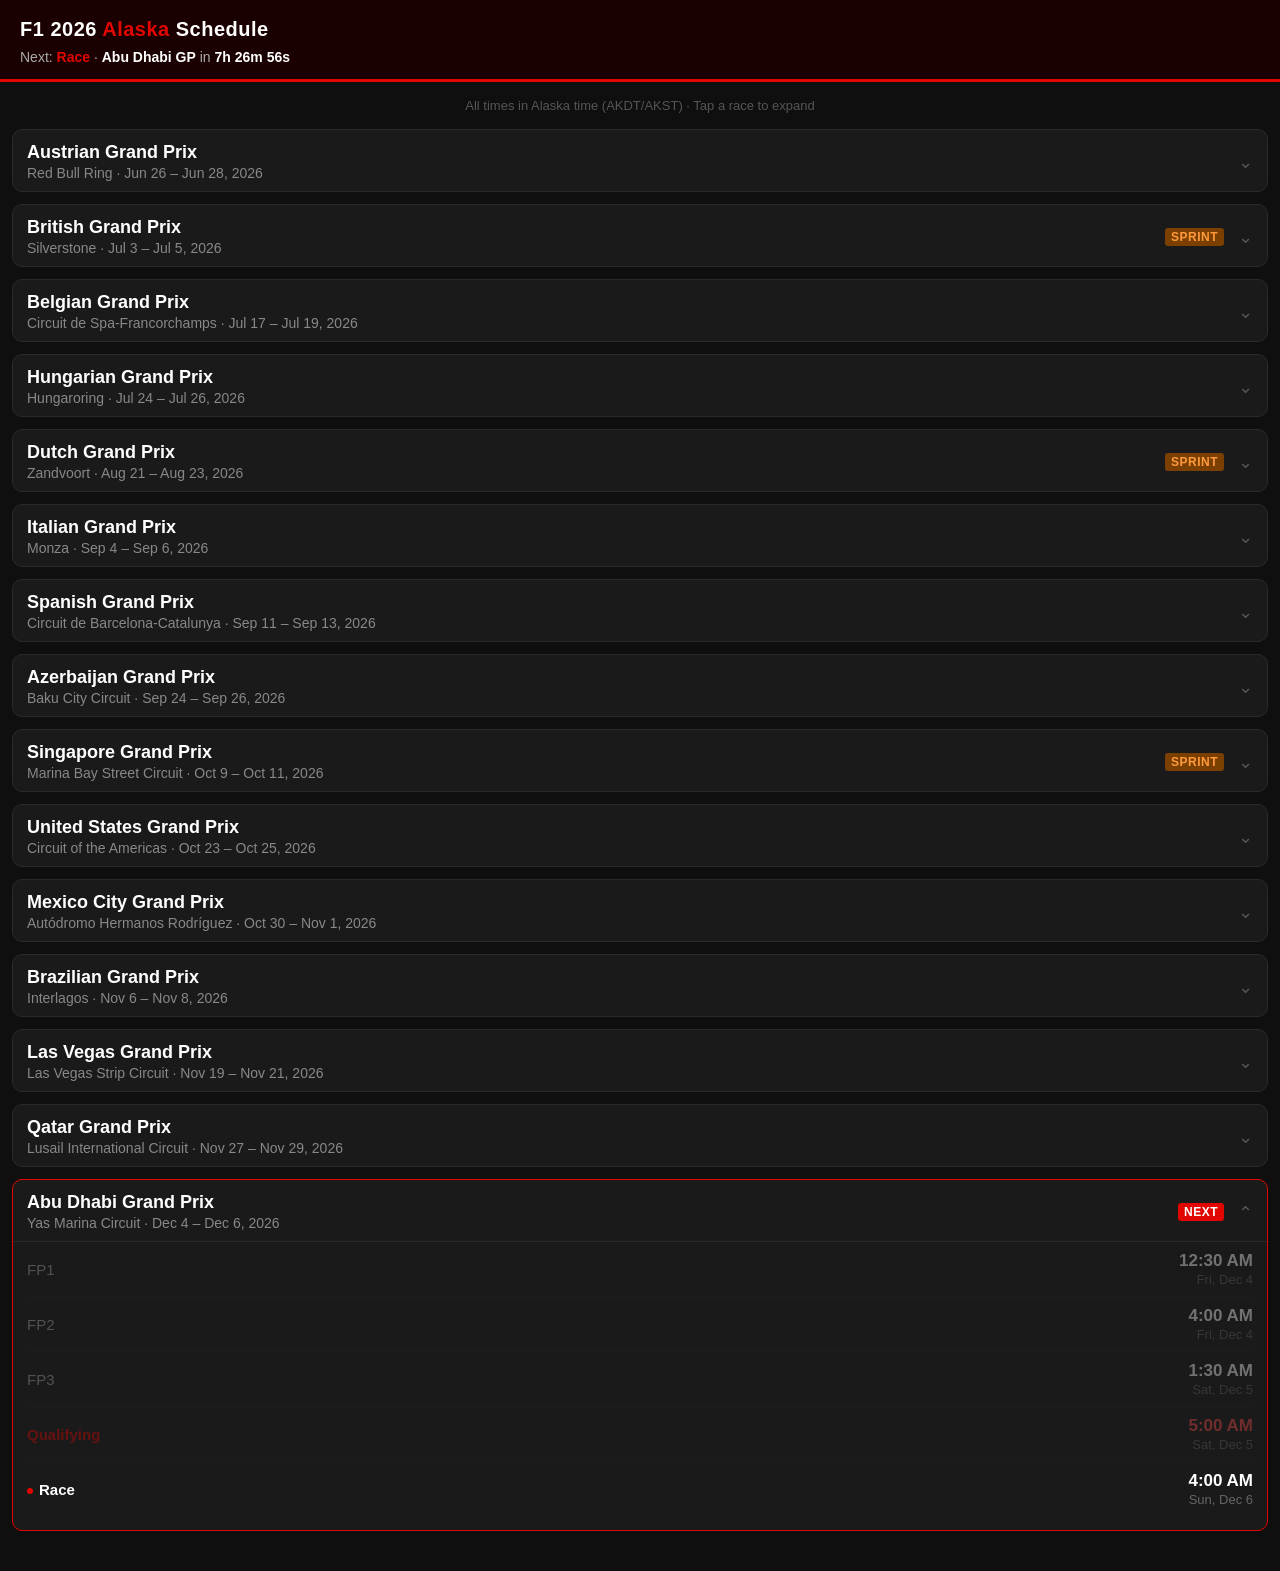
==== f1/index.html @ 9a07ca7c "initial upload" ====
<!DOCTYPE html>
<html lang="en">
<head>
  <meta charset="UTF-8">
  <meta name="viewport" content="width=device-width, initial-scale=1.0">
  <title>F1 2026 — Alaska Schedule</title>
  <style>
    * { box-sizing: border-box; margin: 0; padding: 0; }

    body {
      background: #0f0f0f;
      color: #e0e0e0;
      font-family: -apple-system, BlinkMacSystemFont, 'Segoe UI', sans-serif;
      font-size: 17px;
      padding-bottom: 40px;
    }

    header {
      background: #1a0000;
      border-bottom: 3px solid #e10600;
      padding: 18px 20px 14px;
      position: sticky;
      top: 0;
      z-index: 100;
    }

    header h1 {
      font-size: 20px;
      font-weight: 700;
      letter-spacing: 0.5px;
      color: #fff;
    }

    header h1 span { color: #e10600; }

    #countdown-bar {
      margin-top: 8px;
      font-size: 14px;
      color: #aaa;
    }

    #countdown-bar strong { color: #fff; }
    #countdown-bar .session-name { color: #e10600; font-weight: 600; }

    .races { padding: 12px 12px 0; display: flex; flex-direction: column; gap: 12px; }

    .race-card {
      background: #1a1a1a;
      border-radius: 10px;
      overflow: hidden;
      border: 1px solid #2a2a2a;
    }

    .race-card.next-race { border-color: #e10600; }

    .race-header {
      display: flex;
      align-items: center;
      justify-content: space-between;
      padding: 12px 14px 10px;
      cursor: pointer;
      user-select: none;
    }

    .race-header:active { background: #222; }

    .race-title {
      display: flex;
      flex-direction: column;
      gap: 2px;
    }

    .race-name {
      font-weight: 700;
      font-size: 18px;
      color: #fff;
    }

    .race-meta {
      font-size: 14px;
      color: #888;
    }

    .race-badges { display: flex; gap: 6px; align-items: center; }

    .badge {
      font-size: 12px;
      font-weight: 700;
      padding: 2px 6px;
      border-radius: 3px;
      letter-spacing: 0.5px;
      text-transform: uppercase;
    }

    .badge-sprint { background: #7b3f00; color: #ff9a3c; }
    .badge-next { background: #e10600; color: #fff; }

    .chevron {
      color: #555;
      font-size: 18px;
      transition: transform 0.2s;
      flex-shrink: 0;
      margin-left: 8px;
    }

    .race-card.open .chevron { transform: rotate(180deg); }

    .sessions {
      display: none;
      padding: 0 14px 14px;
      border-top: 1px solid #2a2a2a;
    }

    .race-card.open .sessions { display: block; }

    .session {
      display: flex;
      justify-content: space-between;
      align-items: center;
      padding: 9px 0;
      border-bottom: 1px solid #222;
    }

    .session:last-child { border-bottom: none; }

    .session-label {
      font-size: 15px;
      color: #aaa;
      flex: 1;
    }

    .session.qualifying .session-label,
    .session.sprint-qualifying .session-label {
      color: #e10600;
      font-weight: 700;
    }

    .session.race .session-label {
      color: #fff;
      font-weight: 700;
    }

    .session.sprint .session-label {
      color: #ff9a3c;
      font-weight: 600;
    }

    .session-time {
      text-align: right;
      flex-shrink: 0;
    }

    .time-main {
      font-size: 17px;
      font-weight: 600;
      color: #fff;
    }

    .session.qualifying .time-main,
    .session.sprint-qualifying .time-main { color: #ff4d4d; }

    .time-day {
      font-size: 13px;
      color: #666;
      margin-top: 1px;
    }

    .past { opacity: 0.38; }

    .next-session-indicator {
      display: inline-block;
      width: 6px;
      height: 6px;
      background: #e10600;
      border-radius: 50%;
      margin-right: 6px;
      vertical-align: middle;
      animation: pulse 1.5s infinite;
    }

    @keyframes pulse {
      0%, 100% { opacity: 1; }
      50% { opacity: 0.3; }
    }

    .tz-note {
      text-align: center;
      font-size: 13px;
      color: #555;
      padding: 16px 20px 4px;
    }
  </style>
</head>
<body>

<header>
  <h1>F1 2026 <span>Alaska</span> Schedule</h1>
  <div id="countdown-bar">Loading next session…</div>
</header>

<p class="tz-note">All times in Alaska time (AKDT/AKST) · Tap a race to expand</p>

<div class="races" id="races"></div>

<script>
// UTC session times for all remaining 2026 F1 races
const races = [
  {
    name: "Austrian Grand Prix",
    circuit: "Red Bull Ring",
    sprint: false,
    sessions: [
      { label: "FP1",        type: "fp",          utc: "2026-06-26T11:30:00Z" },
      { label: "FP2",        type: "fp",          utc: "2026-06-26T15:00:00Z" },
      { label: "FP3",        type: "fp",          utc: "2026-06-27T10:30:00Z" },
      { label: "Qualifying", type: "qualifying",  utc: "2026-06-27T14:00:00Z" },
      { label: "Race",       type: "race",        utc: "2026-06-28T13:00:00Z" },
    ]
  },
  {
    name: "British Grand Prix",
    circuit: "Silverstone",
    sprint: true,
    sessions: [
      { label: "FP1",               type: "fp",                utc: "2026-07-03T11:30:00Z" },
      { label: "Sprint Qualifying", type: "sprint-qualifying", utc: "2026-07-03T15:30:00Z" },
      { label: "Sprint",            type: "sprint",            utc: "2026-07-04T11:00:00Z" },
      { label: "Qualifying",        type: "qualifying",        utc: "2026-07-04T15:00:00Z" },
      { label: "Race",              type: "race",              utc: "2026-07-05T14:00:00Z" },
    ]
  },
  {
    name: "Belgian Grand Prix",
    circuit: "Circuit de Spa-Francorchamps",
    sprint: false,
    sessions: [
      { label: "FP1",        type: "fp",         utc: "2026-07-17T11:30:00Z" },
      { label: "FP2",        type: "fp",         utc: "2026-07-17T15:00:00Z" },
      { label: "FP3",        type: "fp",         utc: "2026-07-18T10:30:00Z" },
      { label: "Qualifying", type: "qualifying", utc: "2026-07-18T14:00:00Z" },
      { label: "Race",       type: "race",       utc: "2026-07-19T13:00:00Z" },
    ]
  },
  {
    name: "Hungarian Grand Prix",
    circuit: "Hungaroring",
    sprint: false,
    sessions: [
      { label: "FP1",        type: "fp",         utc: "2026-07-24T11:30:00Z" },
      { label: "FP2",        type: "fp",         utc: "2026-07-24T15:00:00Z" },
      { label: "FP3",        type: "fp",         utc: "2026-07-25T10:30:00Z" },
      { label: "Qualifying", type: "qualifying", utc: "2026-07-25T14:00:00Z" },
      { label: "Race",       type: "race",       utc: "2026-07-26T13:00:00Z" },
    ]
  },
  {
    name: "Dutch Grand Prix",
    circuit: "Zandvoort",
    sprint: true,
    sessions: [
      { label: "FP1",               type: "fp",                utc: "2026-08-21T10:30:00Z" },
      { label: "Sprint Qualifying", type: "sprint-qualifying", utc: "2026-08-21T14:30:00Z" },
      { label: "Sprint",            type: "sprint",            utc: "2026-08-22T10:00:00Z" },
      { label: "Qualifying",        type: "qualifying",        utc: "2026-08-22T14:00:00Z" },
      { label: "Race",              type: "race",              utc: "2026-08-23T13:00:00Z" },
    ]
  },
  {
    name: "Italian Grand Prix",
    circuit: "Monza",
    sprint: false,
    sessions: [
      { label: "FP1",        type: "fp",         utc: "2026-09-04T10:30:00Z" },
      { label: "FP2",        type: "fp",         utc: "2026-09-04T14:00:00Z" },
      { label: "FP3",        type: "fp",         utc: "2026-09-05T10:30:00Z" },
      { label: "Qualifying", type: "qualifying", utc: "2026-09-05T14:00:00Z" },
      { label: "Race",       type: "race",       utc: "2026-09-06T13:00:00Z" },
    ]
  },
  {
    name: "Spanish Grand Prix",
    circuit: "Circuit de Barcelona-Catalunya",
    sprint: false,
    sessions: [
      { label: "FP1",        type: "fp",         utc: "2026-09-11T11:30:00Z" },
      { label: "FP2",        type: "fp",         utc: "2026-09-11T15:00:00Z" },
      { label: "FP3",        type: "fp",         utc: "2026-09-12T10:30:00Z" },
      { label: "Qualifying", type: "qualifying", utc: "2026-09-12T14:00:00Z" },
      { label: "Race",       type: "race",       utc: "2026-09-13T13:00:00Z" },
    ]
  },
  {
    name: "Azerbaijan Grand Prix",
    circuit: "Baku City Circuit",
    sprint: false,
    sessions: [
      { label: "FP1",        type: "fp",         utc: "2026-09-24T08:30:00Z" },
      { label: "FP2",        type: "fp",         utc: "2026-09-24T12:00:00Z" },
      { label: "FP3",        type: "fp",         utc: "2026-09-25T08:30:00Z" },
      { label: "Qualifying", type: "qualifying", utc: "2026-09-25T12:00:00Z" },
      { label: "Race",       type: "race",       utc: "2026-09-26T11:00:00Z" },
    ]
  },
  {
    name: "Singapore Grand Prix",
    circuit: "Marina Bay Street Circuit",
    sprint: true,
    sessions: [
      { label: "FP1",               type: "fp",                utc: "2026-10-09T08:30:00Z" },
      { label: "Sprint Qualifying", type: "sprint-qualifying", utc: "2026-10-09T12:30:00Z" },
      { label: "Sprint",            type: "sprint",            utc: "2026-10-10T09:00:00Z" },
      { label: "Qualifying",        type: "qualifying",        utc: "2026-10-10T13:00:00Z" },
      { label: "Race",              type: "race",              utc: "2026-10-11T12:00:00Z" },
    ]
  },
  {
    name: "United States Grand Prix",
    circuit: "Circuit of the Americas",
    sprint: false,
    sessions: [
      { label: "FP1",        type: "fp",         utc: "2026-10-23T17:30:00Z" },
      { label: "FP2",        type: "fp",         utc: "2026-10-23T21:00:00Z" },
      { label: "FP3",        type: "fp",         utc: "2026-10-24T17:30:00Z" },
      { label: "Qualifying", type: "qualifying", utc: "2026-10-24T21:00:00Z" },
      { label: "Race",       type: "race",       utc: "2026-10-25T20:00:00Z" },
    ]
  },
  {
    name: "Mexico City Grand Prix",
    circuit: "Autódromo Hermanos Rodríguez",
    sprint: false,
    sessions: [
      { label: "FP1",        type: "fp",         utc: "2026-10-30T18:30:00Z" },
      { label: "FP2",        type: "fp",         utc: "2026-10-30T22:00:00Z" },
      { label: "FP3",        type: "fp",         utc: "2026-10-31T17:30:00Z" },
      { label: "Qualifying", type: "qualifying", utc: "2026-10-31T21:00:00Z" },
      { label: "Race",       type: "race",       utc: "2026-11-01T20:00:00Z" },
    ]
  },
  {
    name: "Brazilian Grand Prix",
    circuit: "Interlagos",
    sprint: false,
    sessions: [
      { label: "FP1",        type: "fp",         utc: "2026-11-06T15:30:00Z" },
      { label: "FP2",        type: "fp",         utc: "2026-11-06T19:00:00Z" },
      { label: "FP3",        type: "fp",         utc: "2026-11-07T14:30:00Z" },
      { label: "Qualifying", type: "qualifying", utc: "2026-11-07T18:00:00Z" },
      { label: "Race",       type: "race",       utc: "2026-11-08T17:00:00Z" },
    ]
  },
  {
    name: "Las Vegas Grand Prix",
    circuit: "Las Vegas Strip Circuit",
    sprint: false,
    sessions: [
      { label: "FP1",        type: "fp",         utc: "2026-11-20T00:30:00Z" },
      { label: "FP2",        type: "fp",         utc: "2026-11-20T04:00:00Z" },
      { label: "FP3",        type: "fp",         utc: "2026-11-21T00:30:00Z" },
      { label: "Qualifying", type: "qualifying", utc: "2026-11-21T04:00:00Z" },
      { label: "Race",       type: "race",       utc: "2026-11-22T04:00:00Z" },
    ]
  },
  {
    name: "Qatar Grand Prix",
    circuit: "Lusail International Circuit",
    sprint: false,
    sessions: [
      { label: "FP1",        type: "fp",         utc: "2026-11-27T13:30:00Z" },
      { label: "FP2",        type: "fp",         utc: "2026-11-27T17:00:00Z" },
      { label: "FP3",        type: "fp",         utc: "2026-11-28T14:30:00Z" },
      { label: "Qualifying", type: "qualifying", utc: "2026-11-28T18:00:00Z" },
      { label: "Race",       type: "race",       utc: "2026-11-29T16:00:00Z" },
    ]
  },
  {
    name: "Abu Dhabi Grand Prix",
    circuit: "Yas Marina Circuit",
    sprint: false,
    sessions: [
      { label: "FP1",        type: "fp",         utc: "2026-12-04T09:30:00Z" },
      { label: "FP2",        type: "fp",         utc: "2026-12-04T13:00:00Z" },
      { label: "FP3",        type: "fp",         utc: "2026-12-05T10:30:00Z" },
      { label: "Qualifying", type: "qualifying", utc: "2026-12-05T14:00:00Z" },
      { label: "Race",       type: "race",       utc: "2026-12-06T13:00:00Z" },
    ]
  },
];

const TZ = "America/Anchorage";

const dayFmt = new Intl.DateTimeFormat("en-US", {
  timeZone: TZ, weekday: "short", month: "short", day: "numeric"
});

const timeFmt = new Intl.DateTimeFormat("en-US", {
  timeZone: TZ, hour: "numeric", minute: "2-digit", hour12: true
});

function formatTime(utcStr) {
  const d = new Date(utcStr);
  return timeFmt.format(d);
}

function formatDay(utcStr) {
  const d = new Date(utcStr);
  return dayFmt.format(d);
}

function isPast(utcStr) {
  return new Date(utcStr) < new Date();
}

function raceWeekDates(race) {
  const all = race.sessions.map(s => new Date(s.utc));
  const first = all[0], last = all[all.length - 1];
  const opts = { timeZone: TZ, month: "short", day: "numeric" };
  const startFmt = new Intl.DateTimeFormat("en-US", opts);
  const endFmt = new Intl.DateTimeFormat("en-US", { ...opts, year: "numeric" });
  return `${startFmt.format(first)} – ${endFmt.format(last)}`;
}

function findNextSession() {
  const now = new Date();
  for (const race of races) {
    for (const s of race.sessions) {
      if (new Date(s.utc) > now) {
        return { race, session: s };
      }
    }
  }
  return null;
}

function pad(n) { return String(n).padStart(2, "0"); }

function formatCountdown(ms) {
  if (ms <= 0) return "now";
  const total = Math.floor(ms / 1000);
  const d = Math.floor(total / 86400);
  const h = Math.floor((total % 86400) / 3600);
  const m = Math.floor((total % 3600) / 60);
  const s = total % 60;
  if (d > 0) return `${d}d ${pad(h)}h ${pad(m)}m`;
  if (h > 0) return `${h}h ${pad(m)}m ${pad(s)}s`;
  return `${m}m ${pad(s)}s`;
}

function renderRaces() {
  const container = document.getElementById("races");
  const now = new Date();

  // Find first race that hasn't fully finished
  let firstActiveIdx = -1;
  for (let i = 0; i < races.length; i++) {
    const lastSession = races[i].sessions[races[i].sessions.length - 1];
    if (new Date(lastSession.utc) > now) {
      firstActiveIdx = i;
      break;
    }
  }

  races.forEach((race, raceIdx) => {
    const card = document.createElement("div");
    card.className = "race-card";
    const isNext = raceIdx === firstActiveIdx;
    if (isNext) card.classList.add("next-race", "open");

    const badges = [];
    if (isNext) badges.push(`<span class="badge badge-next">Next</span>`);
    if (race.sprint) badges.push(`<span class="badge badge-sprint">Sprint</span>`);

    const sessionsHTML = race.sessions.map(s => {
      const past = isPast(s.utc);
      const isNextSession = findNextSession()?.session?.utc === s.utc;
      const dot = isNextSession ? `<span class="next-session-indicator"></span>` : "";
      return `
        <div class="session ${s.type}${past ? " past" : ""}">
          <span class="session-label">${dot}${s.label}</span>
          <div class="session-time">
            <div class="time-main">${formatTime(s.utc)}</div>
            <div class="time-day">${formatDay(s.utc)}</div>
          </div>
        </div>`;
    }).join("");

    card.innerHTML = `
      <div class="race-header">
        <div class="race-title">
          <div class="race-name">${race.name}</div>
          <div class="race-meta">${race.circuit} · ${raceWeekDates(race)}</div>
        </div>
        <div style="display:flex;align-items:center;gap:6px">
          <div class="race-badges">${badges.join("")}</div>
          <span class="chevron">⌄</span>
        </div>
      </div>
      <div class="sessions">${sessionsHTML}</div>`;

    card.querySelector(".race-header").addEventListener("click", () => {
      card.classList.toggle("open");
    });

    container.appendChild(card);
  });
}

function updateCountdown() {
  const next = findNextSession();
  const bar = document.getElementById("countdown-bar");
  if (!next) {
    bar.textContent = "Season complete";
    return;
  }
  const ms = new Date(next.session.utc) - new Date();
  bar.innerHTML = `Next: <span class="session-name">${next.session.label}</span> · <strong>${next.race.name.replace(" Grand Prix", " GP")}</strong> in <strong>${formatCountdown(ms)}</strong>`;
}

renderRaces();
updateCountdown();
setInterval(updateCountdown, 1000);
</script>
</body>
</html>
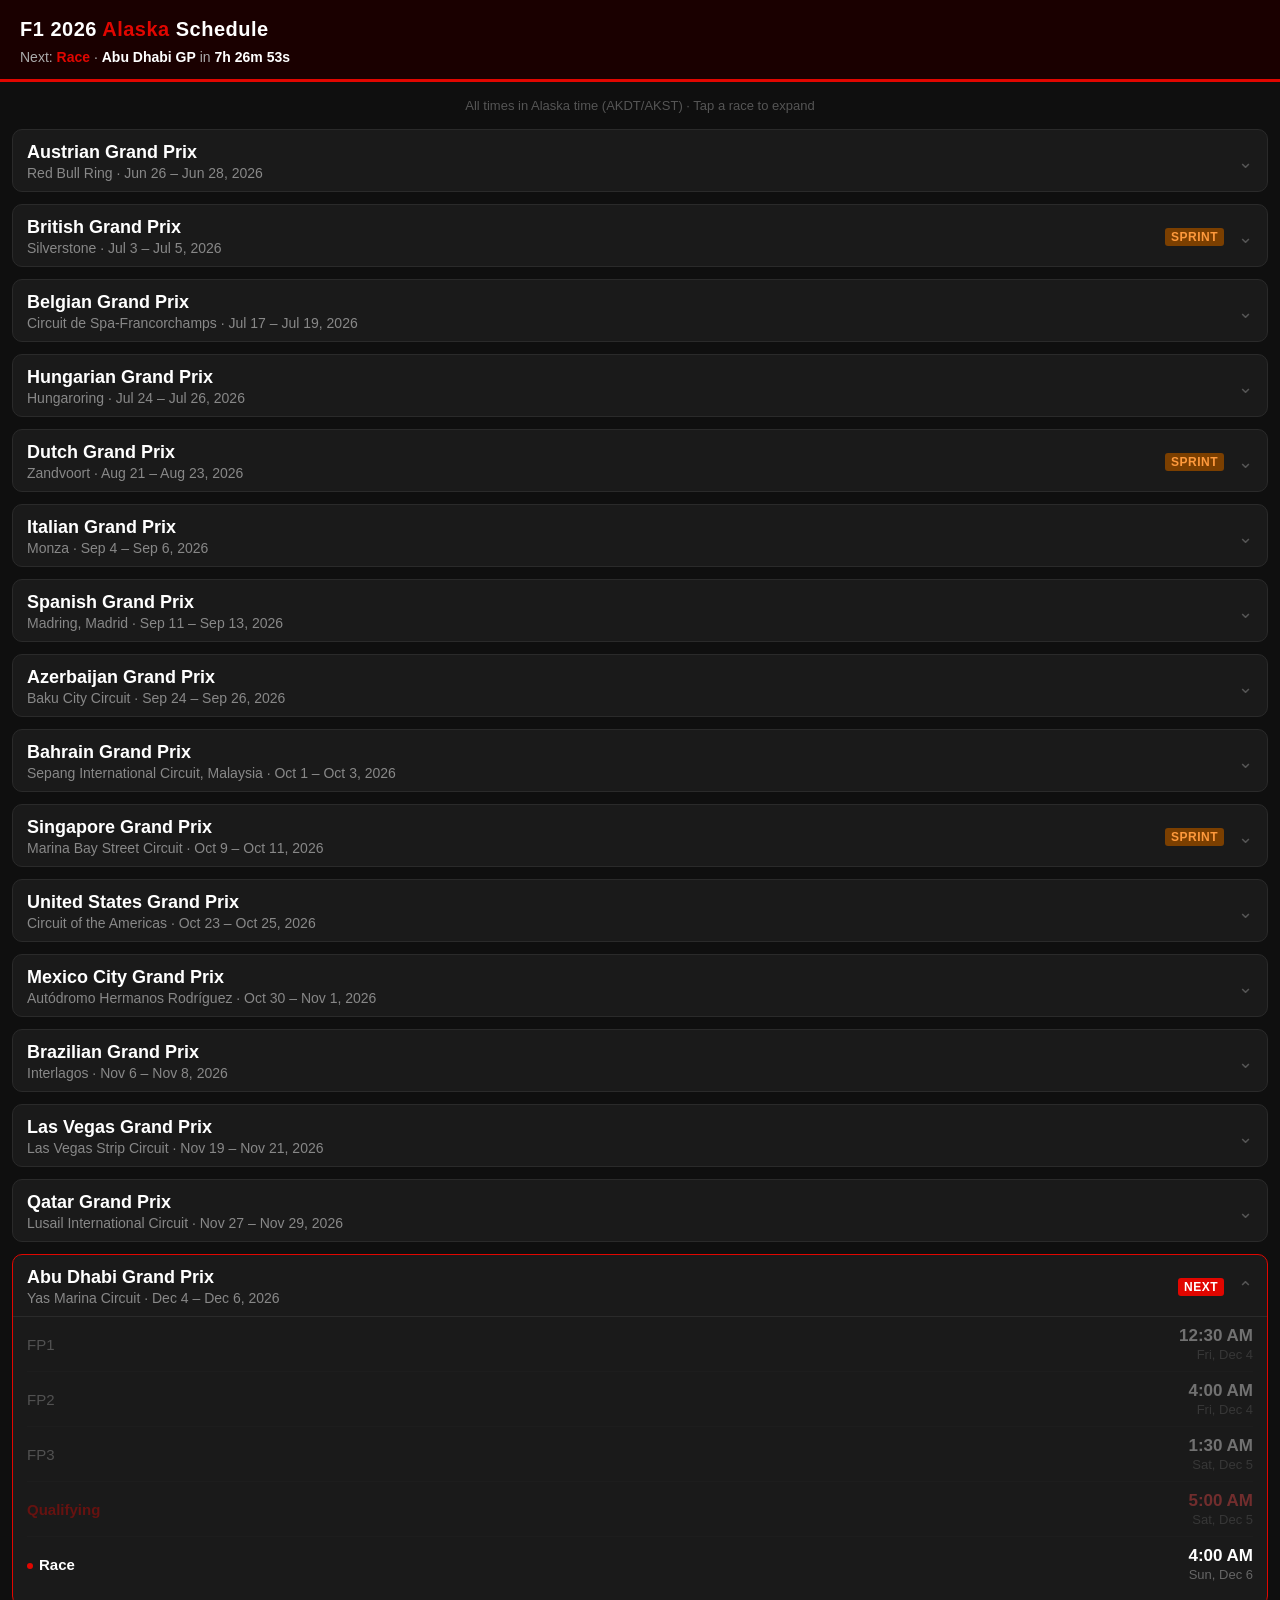
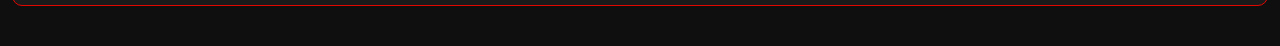
==== commit dda8bc19: "Update F1 schedule: add Bahrain GP at Sepang, fix Spanish GP venue Co-Authored-By: Claude Sonnet 5.5" ====
--- a/f1/index.html
+++ b/f1/index.html
@@ -279,7 +279,7 @@
   },
   {
     name: "Spanish Grand Prix",
-    circuit: "Circuit de Barcelona-Catalunya",
+    circuit: "Madring, Madrid",
     sprint: false,
     sessions: [
       { label: "FP1",        type: "fp",         utc: "2026-09-11T11:30:00Z" },
@@ -299,6 +299,18 @@
       { label: "FP3",        type: "fp",         utc: "2026-09-25T08:30:00Z" },
       { label: "Qualifying", type: "qualifying", utc: "2026-09-25T12:00:00Z" },
       { label: "Race",       type: "race",       utc: "2026-09-26T11:00:00Z" },
+    ]
+  },
+  {
+    name: "Bahrain Grand Prix",
+    circuit: "Sepang International Circuit, Malaysia",
+    sprint: false,
+    sessions: [
+      { label: "FP1",        type: "fp",         utc: "2026-10-02T04:30:00Z" },
+      { label: "FP2",        type: "fp",         utc: "2026-10-02T08:00:00Z" },
+      { label: "FP3",        type: "fp",         utc: "2026-10-03T04:30:00Z" },
+      { label: "Qualifying", type: "qualifying", utc: "2026-10-03T08:00:00Z" },
+      { label: "Race",       type: "race",       utc: "2026-10-04T07:00:00Z" },
     ]
   },
   {
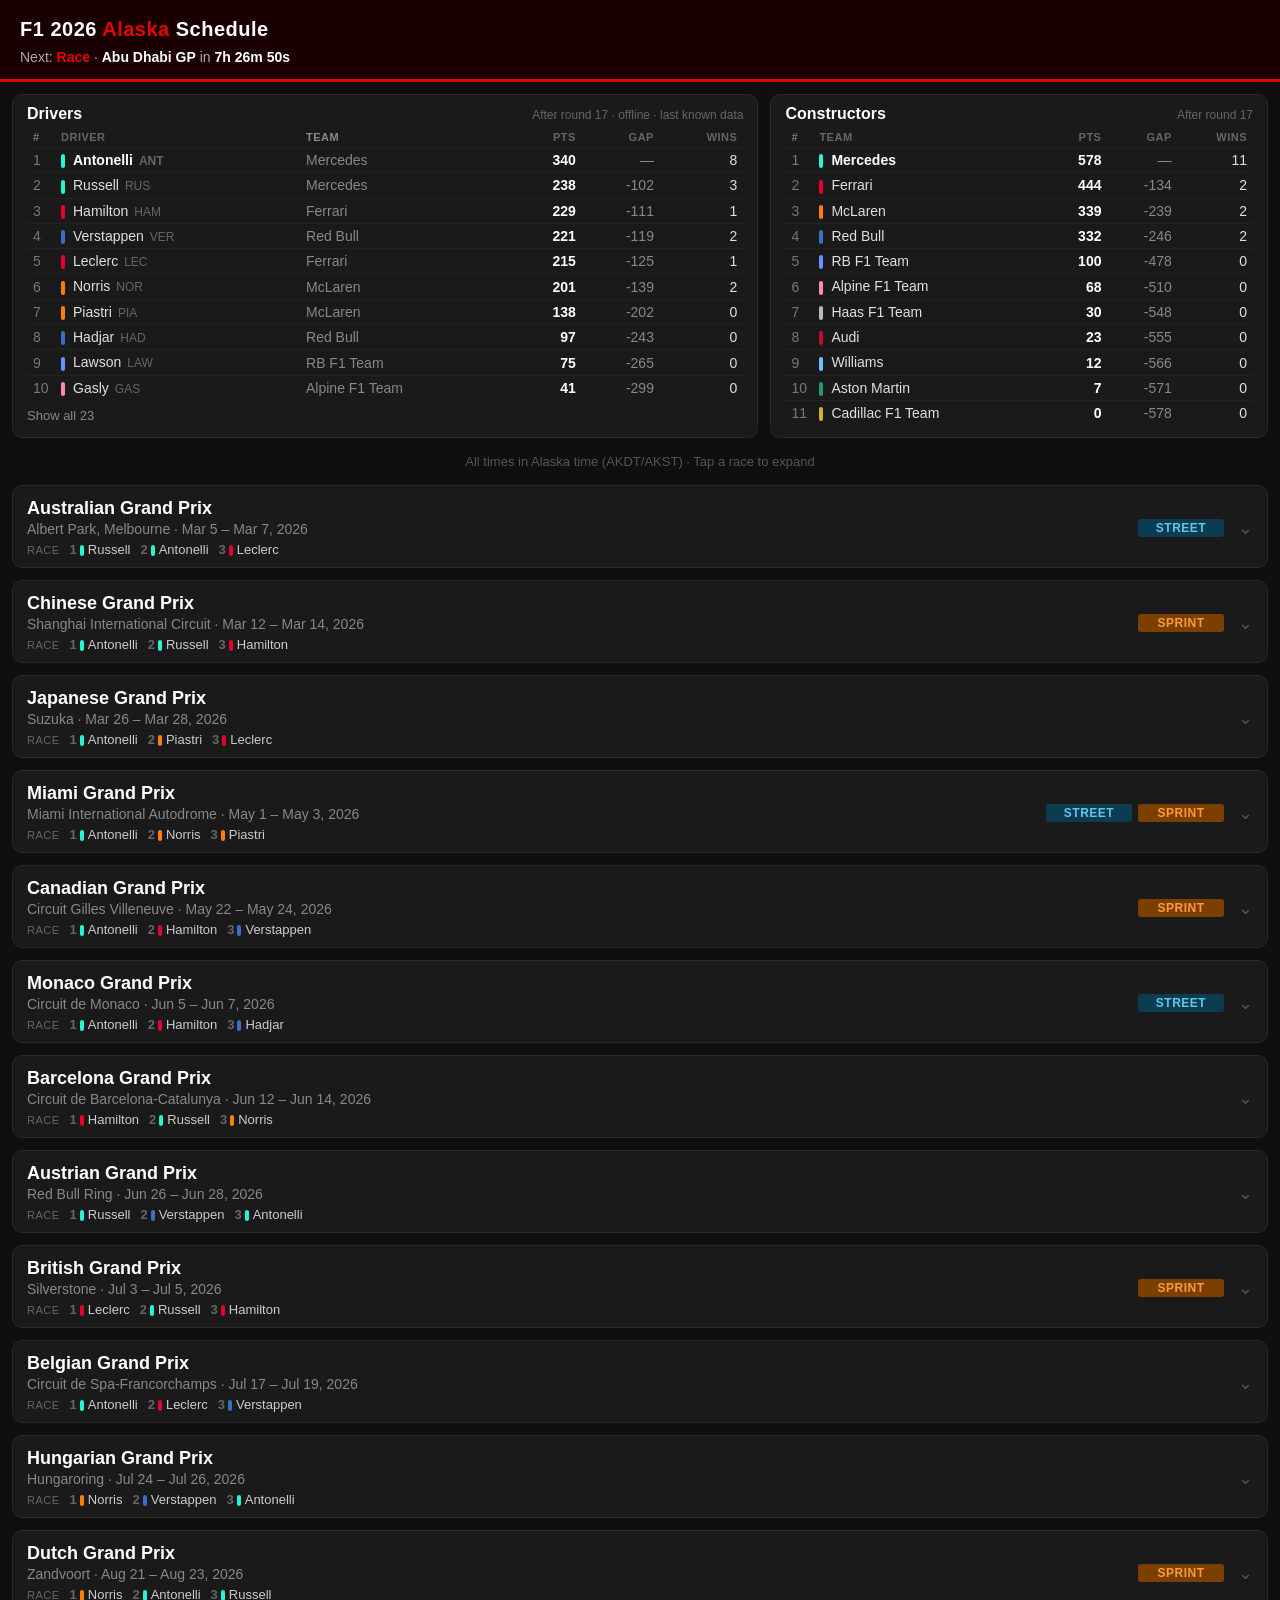
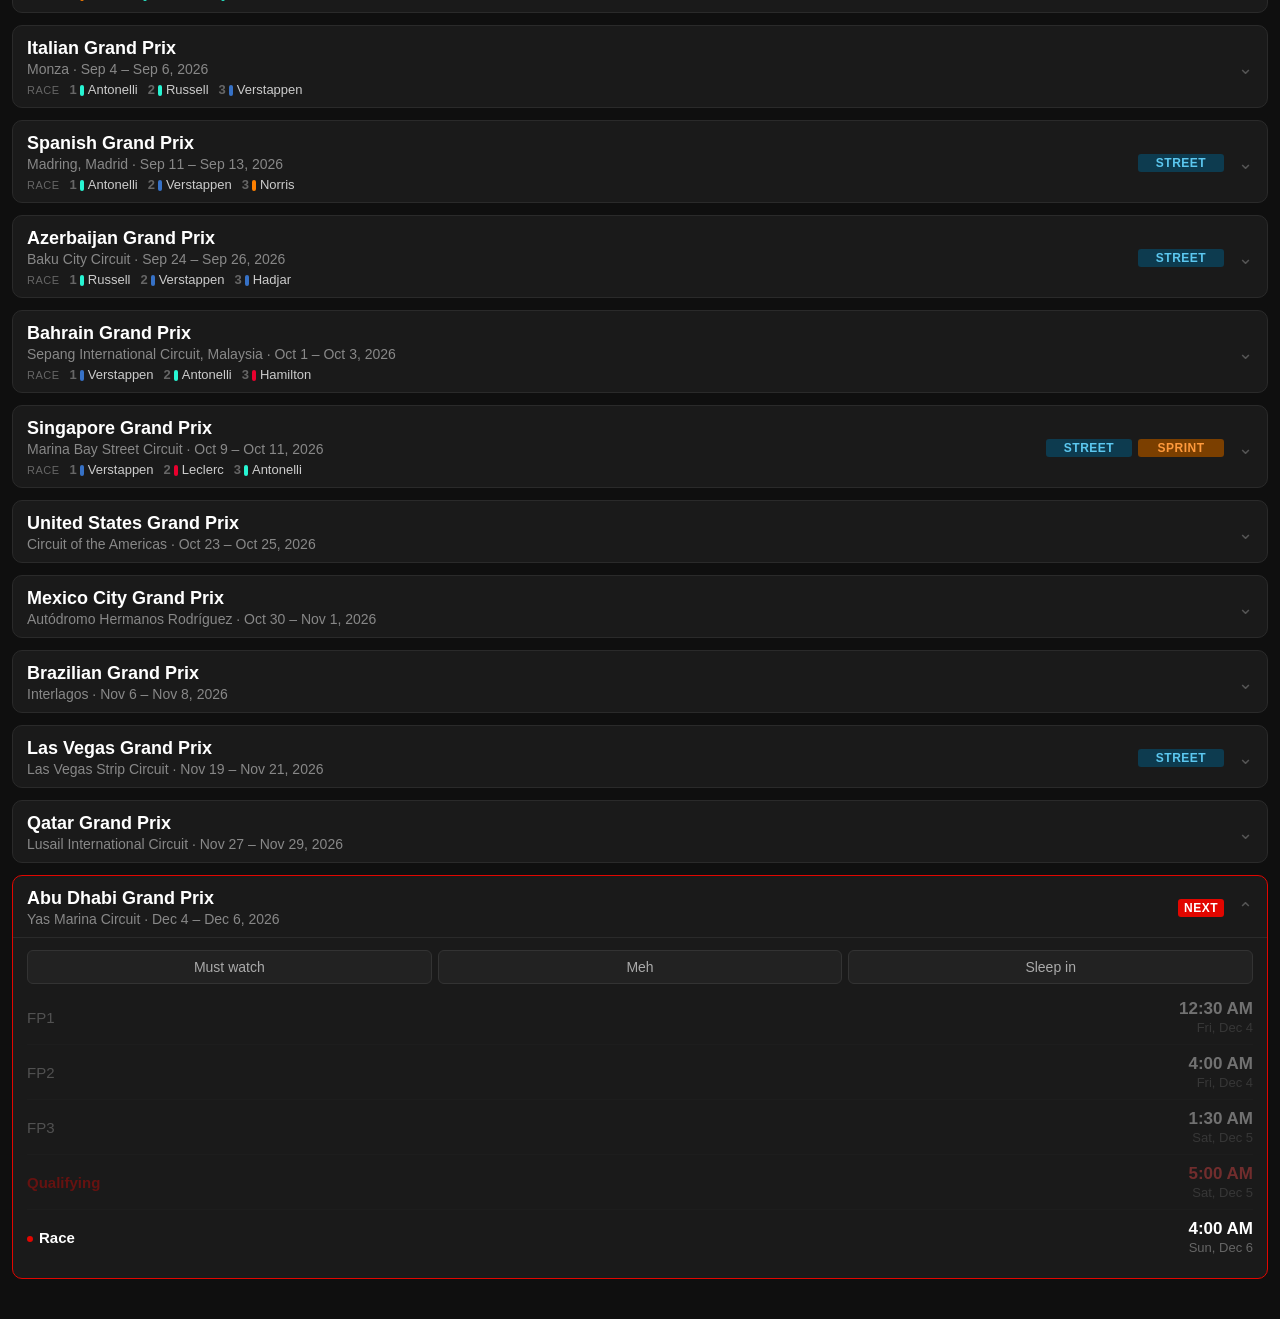
==== commit 7bdfb67c: "Fresh start: site files only Co-Authored-By: Claude Sonnet 5.5 <noreply@anthropic.com>" ====
--- a/f1/index.html
+++ b/f1/index.html
@@ -90,10 +90,47 @@
       border-radius: 3px;
       letter-spacing: 0.5px;
       text-transform: uppercase;
-    }
+      white-space: nowrap;
+    }
+
+    .badge-sprint, .badge-street, .badge-must, .badge-meh, .badge-sleep {
+      min-width: 86px;
+      text-align: center;
+    }
+
+    .verdict-badge { display: contents; }
 
     .badge-sprint { background: #7b3f00; color: #ff9a3c; }
+    .badge-street { background: #0d3b4f; color: #5cc8f0; }
     .badge-next { background: #e10600; color: #fff; }
+    .badge-must { background: #0f3d1c; color: #4cd964; }
+    .badge-meh { background: #3d3a0f; color: #e6d94c; }
+    .badge-sleep { background: #2a2a2a; color: #999; }
+
+    .race-card.v-sleep .race-header { opacity: 0.5; }
+
+    .verdict {
+      display: flex;
+      gap: 6px;
+      padding: 12px 0 6px;
+    }
+
+    .verdict button {
+      flex: 1;
+      background: #222;
+      color: #aaa;
+      border: 1px solid #333;
+      border-radius: 6px;
+      padding: 8px 4px;
+      font-size: 14px;
+      font-family: inherit;
+      cursor: pointer;
+    }
+
+    .verdict button:hover { background: #2a2a2a; }
+    .verdict button.active[data-v="must"] { background: #0f3d1c; color: #4cd964; border-color: #4cd964; }
+    .verdict button.active[data-v="meh"] { background: #3d3a0f; color: #e6d94c; border-color: #e6d94c; }
+    .verdict button.active[data-v="sleep"] { background: #2a2a2a; color: #fff; border-color: #888; }
 
     .chevron {
       color: #555;
@@ -183,6 +220,93 @@
       50% { opacity: 0.3; }
     }
 
+    #standings { padding: 12px 12px 0; }
+
+    .standings-grid {
+      display: grid;
+      grid-template-columns: 3fr 2fr;
+      gap: 12px;
+    }
+
+    @media (max-width: 760px) { .standings-grid { grid-template-columns: 1fr; } }
+
+    .st-panel {
+      background: #1a1a1a;
+      border: 1px solid #2a2a2a;
+      border-radius: 10px;
+      padding: 10px 14px 12px;
+    }
+
+    .st-head {
+      display: flex;
+      justify-content: space-between;
+      align-items: baseline;
+      margin-bottom: 6px;
+    }
+
+    .st-title { font-weight: 700; font-size: 16px; color: #fff; }
+    .st-sub { font-size: 12px; color: #666; }
+
+    table.st { width: 100%; border-collapse: collapse; font-size: 14px; }
+
+    table.st th {
+      text-align: right;
+      font-size: 11px;
+      font-weight: 600;
+      color: #666;
+      text-transform: uppercase;
+      letter-spacing: 0.5px;
+      padding: 2px 6px 4px;
+    }
+
+    table.st td { padding: 4px 6px; border-top: 1px solid #222; text-align: right; font-variant-numeric: tabular-nums; }
+    table.st th:nth-child(1), table.st td:nth-child(1) { text-align: left; width: 28px; color: #777; }
+    table.st th:nth-child(2), table.st td:nth-child(2) { text-align: left; }
+    table.st th.team, table.st td.team { text-align: left; color: #888; }
+    table.st td.pts { color: #fff; font-weight: 700; }
+    table.st td.gap { color: #888; }
+    table.st tr.leader td:nth-child(2) { color: #fff; font-weight: 700; }
+
+    .team-bar {
+      display: inline-block;
+      width: 4px;
+      height: 14px;
+      border-radius: 2px;
+      margin-right: 8px;
+      vertical-align: middle;
+    }
+
+    .driver-code { color: #666; font-size: 12px; margin-left: 6px; }
+
+    .st-more {
+      margin-top: 6px;
+      background: none;
+      border: none;
+      color: #888;
+      font-size: 13px;
+      font-family: inherit;
+      cursor: pointer;
+      padding: 2px 0;
+    }
+
+    .st-more:hover { color: #fff; }
+
+    .podium {
+      display: flex;
+      gap: 10px;
+      flex-wrap: wrap;
+      font-size: 13px;
+      color: #ccc;
+      margin-top: 3px;
+    }
+
+    .podium:empty { display: none; }
+    .podium .p-pos { color: #666; font-weight: 700; margin-right: 3px; }
+    .podium .p-label { color: #666; text-transform: uppercase; font-size: 11px; letter-spacing: 0.5px; align-self: center; }
+    .podium .team-bar { height: 11px; margin-right: 4px; }
+
+    .sprint-podium { padding: 8px 0 0; }
+
     .tz-note {
       text-align: center;
       font-size: 13px;
@@ -198,15 +322,112 @@
   <div id="countdown-bar">Loading next session…</div>
 </header>
 
+<section id="standings"></section>
+
 <p class="tz-note">All times in Alaska time (AKDT/AKST) · Tap a race to expand</p>
 
 <div class="races" id="races"></div>
 
 <script>
-// UTC session times for all remaining 2026 F1 races
+// UTC session times for the full 2026 F1 season
 const races = [
   {
+    name: "Australian Grand Prix",
+    round: 1,
+    circuit: "Albert Park, Melbourne",
+    sprint: false,
+    street: true,
+    sessions: [
+      { label: "FP1",         type: "fp",                utc: "2026-03-06T01:30:00Z" },
+      { label: "FP2",         type: "fp",                utc: "2026-03-06T05:00:00Z" },
+      { label: "FP3",         type: "fp",                utc: "2026-03-07T01:30:00Z" },
+      { label: "Qualifying",  type: "qualifying",        utc: "2026-03-07T05:00:00Z" },
+      { label: "Race",        type: "race",              utc: "2026-03-08T04:00:00Z" },
+    ]
+  },
+  {
+    name: "Chinese Grand Prix",
+    round: 2,
+    circuit: "Shanghai International Circuit",
+    sprint: true,
+    sessions: [
+      { label: "FP1",                type: "fp",                utc: "2026-03-13T03:30:00Z" },
+      { label: "Sprint Qualifying",  type: "sprint-qualifying", utc: "2026-03-13T07:30:00Z" },
+      { label: "Sprint",             type: "sprint",            utc: "2026-03-14T03:00:00Z" },
+      { label: "Qualifying",         type: "qualifying",        utc: "2026-03-14T07:00:00Z" },
+      { label: "Race",               type: "race",              utc: "2026-03-15T07:00:00Z" },
+    ]
+  },
+  {
+    name: "Japanese Grand Prix",
+    round: 3,
+    circuit: "Suzuka",
+    sprint: false,
+    sessions: [
+      { label: "FP1",         type: "fp",                utc: "2026-03-27T02:30:00Z" },
+      { label: "FP2",         type: "fp",                utc: "2026-03-27T06:00:00Z" },
+      { label: "FP3",         type: "fp",                utc: "2026-03-28T02:30:00Z" },
+      { label: "Qualifying",  type: "qualifying",        utc: "2026-03-28T06:00:00Z" },
+      { label: "Race",        type: "race",              utc: "2026-03-29T05:00:00Z" },
+    ]
+  },
+  {
+    name: "Miami Grand Prix",
+    round: 4,
+    circuit: "Miami International Autodrome",
+    sprint: true,
+    street: true,
+    sessions: [
+      { label: "FP1",                type: "fp",                utc: "2026-05-01T16:00:00Z" },
+      { label: "Sprint Qualifying",  type: "sprint-qualifying", utc: "2026-05-01T20:30:00Z" },
+      { label: "Sprint",             type: "sprint",            utc: "2026-05-02T16:00:00Z" },
+      { label: "Qualifying",         type: "qualifying",        utc: "2026-05-02T20:00:00Z" },
+      { label: "Race",               type: "race",              utc: "2026-05-03T20:00:00Z" },
+    ]
+  },
+  {
+    name: "Canadian Grand Prix",
+    round: 5,
+    circuit: "Circuit Gilles Villeneuve",
+    sprint: true,
+    sessions: [
+      { label: "FP1",                type: "fp",                utc: "2026-05-22T16:30:00Z" },
+      { label: "Sprint Qualifying",  type: "sprint-qualifying", utc: "2026-05-22T20:30:00Z" },
+      { label: "Sprint",             type: "sprint",            utc: "2026-05-23T16:00:00Z" },
+      { label: "Qualifying",         type: "qualifying",        utc: "2026-05-23T20:00:00Z" },
+      { label: "Race",               type: "race",              utc: "2026-05-24T20:00:00Z" },
+    ]
+  },
+  {
+    name: "Monaco Grand Prix",
+    round: 6,
+    circuit: "Circuit de Monaco",
+    sprint: false,
+    street: true,
+    sessions: [
+      { label: "FP1",         type: "fp",                utc: "2026-06-05T11:30:00Z" },
+      { label: "FP2",         type: "fp",                utc: "2026-06-05T15:00:00Z" },
+      { label: "FP3",         type: "fp",                utc: "2026-06-06T10:30:00Z" },
+      { label: "Qualifying",  type: "qualifying",        utc: "2026-06-06T14:00:00Z" },
+      { label: "Race",        type: "race",              utc: "2026-06-07T13:00:00Z" },
+    ]
+  },
+  {
+    name: "Barcelona Grand Prix",
+    round: 7,
+    circuit: "Circuit de Barcelona-Catalunya",
+    sprint: false,
+    sessions: [
+      { label: "FP1",         type: "fp",                utc: "2026-06-12T11:30:00Z" },
+      { label: "FP2",         type: "fp",                utc: "2026-06-12T15:00:00Z" },
+      { label: "FP3",         type: "fp",                utc: "2026-06-13T10:30:00Z" },
+      { label: "Qualifying",  type: "qualifying",        utc: "2026-06-13T14:00:00Z" },
+      { label: "Race",        type: "race",              utc: "2026-06-14T13:00:00Z" },
+    ]
+  },
+  {
     name: "Austrian Grand Prix",
+    round: 8,
     circuit: "Red Bull Ring",
     sprint: false,
     sessions: [
@@ -219,6 +440,7 @@
   },
   {
     name: "British Grand Prix",
+    round: 9,
     circuit: "Silverstone",
     sprint: true,
     sessions: [
@@ -231,6 +453,7 @@
   },
   {
     name: "Belgian Grand Prix",
+    round: 10,
     circuit: "Circuit de Spa-Francorchamps",
     sprint: false,
     sessions: [
@@ -243,6 +466,7 @@
   },
   {
     name: "Hungarian Grand Prix",
+    round: 11,
     circuit: "Hungaroring",
     sprint: false,
     sessions: [
@@ -255,6 +479,7 @@
   },
   {
     name: "Dutch Grand Prix",
+    round: 12,
     circuit: "Zandvoort",
     sprint: true,
     sessions: [
@@ -267,6 +492,7 @@
   },
   {
     name: "Italian Grand Prix",
+    round: 13,
     circuit: "Monza",
     sprint: false,
     sessions: [
@@ -279,8 +505,10 @@
   },
   {
     name: "Spanish Grand Prix",
+    round: 14,
     circuit: "Madring, Madrid",
     sprint: false,
+    street: true,
     sessions: [
       { label: "FP1",        type: "fp",         utc: "2026-09-11T11:30:00Z" },
       { label: "FP2",        type: "fp",         utc: "2026-09-11T15:00:00Z" },
@@ -291,8 +519,10 @@
   },
   {
     name: "Azerbaijan Grand Prix",
+    round: 15,
     circuit: "Baku City Circuit",
     sprint: false,
+    street: true,
     sessions: [
       { label: "FP1",        type: "fp",         utc: "2026-09-24T08:30:00Z" },
       { label: "FP2",        type: "fp",         utc: "2026-09-24T12:00:00Z" },
@@ -303,6 +533,7 @@
   },
   {
     name: "Bahrain Grand Prix",
+    round: 16,
     circuit: "Sepang International Circuit, Malaysia",
     sprint: false,
     sessions: [
@@ -315,8 +546,10 @@
   },
   {
     name: "Singapore Grand Prix",
+    round: 17,
     circuit: "Marina Bay Street Circuit",
     sprint: true,
+    street: true,
     sessions: [
       { label: "FP1",               type: "fp",                utc: "2026-10-09T08:30:00Z" },
       { label: "Sprint Qualifying", type: "sprint-qualifying", utc: "2026-10-09T12:30:00Z" },
@@ -327,6 +560,7 @@
   },
   {
     name: "United States Grand Prix",
+    round: 18,
     circuit: "Circuit of the Americas",
     sprint: false,
     sessions: [
@@ -339,6 +573,7 @@
   },
   {
     name: "Mexico City Grand Prix",
+    round: 19,
     circuit: "Autódromo Hermanos Rodríguez",
     sprint: false,
     sessions: [
@@ -351,6 +586,7 @@
   },
   {
     name: "Brazilian Grand Prix",
+    round: 20,
     circuit: "Interlagos",
     sprint: false,
     sessions: [
@@ -363,8 +599,10 @@
   },
   {
     name: "Las Vegas Grand Prix",
+    round: 21,
     circuit: "Las Vegas Strip Circuit",
     sprint: false,
+    street: true,
     sessions: [
       { label: "FP1",        type: "fp",         utc: "2026-11-20T00:30:00Z" },
       { label: "FP2",        type: "fp",         utc: "2026-11-20T04:00:00Z" },
@@ -375,6 +613,7 @@
   },
   {
     name: "Qatar Grand Prix",
+    round: 22,
     circuit: "Lusail International Circuit",
     sprint: false,
     sessions: [
@@ -387,6 +626,7 @@
   },
   {
     name: "Abu Dhabi Grand Prix",
+    round: 23,
     circuit: "Yas Marina Circuit",
     sprint: false,
     sessions: [
@@ -458,8 +698,26 @@
   return `${m}m ${pad(s)}s`;
 }
 
+// Verdicts are saved in this browser, keyed by circuit so they carry over to next season
+const VERDICTS = {
+  must:  { text: "Must watch", badge: "Must watch" },
+  meh:   { text: "Meh",        badge: "Meh" },
+  sleep: { text: "Sleep in",   badge: "Sleep in" },
+};
+const VERDICT_KEY = "f1-verdicts";
+
+function loadVerdicts() {
+  try { return JSON.parse(localStorage.getItem(VERDICT_KEY)) || {}; }
+  catch { return {}; }
+}
+
+function saveVerdicts(v) {
+  try { localStorage.setItem(VERDICT_KEY, JSON.stringify(v)); } catch {}
+}
+
 function renderRaces() {
   const container = document.getElementById("races");
+  const verdicts = loadVerdicts();
   const now = new Date();
 
   // Find first race that hasn't fully finished
@@ -480,6 +738,11 @@
 
     const badges = [];
     if (isNext) badges.push(`<span class="badge badge-next">Next</span>`);
+    const verdictBadge = () => {
+      const v = verdicts[race.circuit];
+      return v ? `<span class="badge badge-${v}">${VERDICTS[v].badge}</span>` : "";
+    };
+    if (race.street) badges.push(`<span class="badge badge-street">Street</span>`);
     if (race.sprint) badges.push(`<span class="badge badge-sprint">Sprint</span>`);
 
     const sessionsHTML = race.sessions.map(s => {
@@ -501,13 +764,40 @@
         <div class="race-title">
           <div class="race-name">${race.name}</div>
           <div class="race-meta">${race.circuit} · ${raceWeekDates(race)}</div>
+          <div class="podium" data-race-round="${race.round}"></div>
         </div>
         <div style="display:flex;align-items:center;gap:6px">
-          <div class="race-badges">${badges.join("")}</div>
+          <div class="race-badges">${badges.join("")}<span class="verdict-badge">${verdictBadge()}</span></div>
           <span class="chevron">⌄</span>
         </div>
       </div>
-      <div class="sessions">${sessionsHTML}</div>`;
+      <div class="sessions">
+        <div class="verdict">
+          ${Object.entries(VERDICTS).map(([k, v]) =>
+            `<button data-v="${k}">${v.text}</button>`).join("")}
+        </div>
+        <div class="podium sprint-podium" data-sprint-round="${race.round}"></div>
+        ${sessionsHTML}
+      </div>`;
+
+    const refreshVerdict = () => {
+      const v = verdicts[race.circuit];
+      card.classList.remove("v-must", "v-meh", "v-sleep");
+      if (v) card.classList.add("v-" + v);
+      card.querySelector(".verdict-badge").innerHTML = verdictBadge();
+      card.querySelectorAll(".verdict button").forEach(b =>
+        b.classList.toggle("active", b.dataset.v === v));
+    };
+    card.querySelectorAll(".verdict button").forEach(b => {
+      b.addEventListener("click", () => {
+        // Tapping the active verdict clears it
+        if (verdicts[race.circuit] === b.dataset.v) delete verdicts[race.circuit];
+        else verdicts[race.circuit] = b.dataset.v;
+        saveVerdicts(verdicts);
+        refreshVerdict();
+      });
+    });
+    refreshVerdict();
 
     card.querySelector(".race-header").addEventListener("click", () => {
       card.classList.toggle("open");
@@ -528,9 +818,182 @@
   bar.innerHTML = `Next: <span class="session-name">${next.session.label}</span> · <strong>${next.race.name.replace(" Grand Prix", " GP")}</strong> in <strong>${formatCountdown(ms)}</strong>`;
 }
 
+// ---- Results & standings ----
+// Live from the Jolpica F1 API. If that fails we use the last data saved in this
+// browser, and failing that the embedded snapshot below (refresh it by hand).
+const API = "https://api.jolpi.ca/ergast/f1/2026";
+const DATA_KEY = "f1-data-v1";
+const FALLBACK = {"round":17,"drivers":[{"pos":1,"code":"ANT","name":"Antonelli","team":"mercedes","teamName":"Mercedes","pts":340.0,"wins":8},{"pos":2,"code":"RUS","name":"Russell","team":"mercedes","teamName":"Mercedes","pts":238.0,"wins":3},{"pos":3,"code":"HAM","name":"Hamilton","team":"ferrari","teamName":"Ferrari","pts":229.0,"wins":1},{"pos":4,"code":"VER","name":"Verstappen","team":"red_bull","teamName":"Red Bull","pts":221.0,"wins":2},{"pos":5,"code":"LEC","name":"Leclerc","team":"ferrari","teamName":"Ferrari","pts":215.0,"wins":1},{"pos":6,"code":"NOR","name":"Norris","team":"mclaren","teamName":"McLaren","pts":201.0,"wins":2},{"pos":7,"code":"PIA","name":"Piastri","team":"mclaren","teamName":"McLaren","pts":138.0,"wins":0},{"pos":8,"code":"HAD","name":"Hadjar","team":"red_bull","teamName":"Red Bull","pts":97.0,"wins":0},{"pos":9,"code":"LAW","name":"Lawson","team":"rb","teamName":"RB F1 Team","pts":75.0,"wins":0},{"pos":10,"code":"GAS","name":"Gasly","team":"alpine","teamName":"Alpine F1 Team","pts":41.0,"wins":0},{"pos":11,"code":"LIN","name":"Lindblad","team":"rb","teamName":"RB F1 Team","pts":38.0,"wins":0},{"pos":12,"code":"COL","name":"Colapinto","team":"alpine","teamName":"Alpine F1 Team","pts":27.0,"wins":0},{"pos":13,"code":"BEA","name":"Bearman","team":"haas","teamName":"Haas F1 Team","pts":23.0,"wins":0},{"pos":14,"code":"HUL","name":"H\u00fclkenberg","team":"audi","teamName":"Audi","pts":13.0,"wins":0},{"pos":15,"code":"BOR","name":"Bortoleto","team":"audi","teamName":"Audi","pts":10.0,"wins":0},{"pos":16,"code":"OCO","name":"Ocon","team":"haas","teamName":"Haas F1 Team","pts":7.0,"wins":0},{"pos":17,"code":"ALO","name":"Alonso","team":"aston_martin","teamName":"Aston Martin","pts":7.0,"wins":0},{"pos":18,"code":"SAI","name":"Sainz","team":"williams","teamName":"Williams","pts":7.0,"wins":0},{"pos":19,"code":"ALB","name":"Albon","team":"williams","teamName":"Williams","pts":5.0,"wins":0},{"pos":20,"code":"TSU","name":"Tsunoda","team":"rb","teamName":"RB F1 Team","pts":1.0,"wins":0},{"pos":21,"code":"STR","name":"Stroll","team":"aston_martin","teamName":"Aston Martin","pts":0.0,"wins":0},{"pos":22,"code":"BOT","name":"Bottas","team":"cadillac","teamName":"Cadillac F1 Team","pts":0.0,"wins":0},{"pos":23,"code":"PER","name":"P\u00e9rez","team":"cadillac","teamName":"Cadillac F1 Team","pts":0.0,"wins":0}],"constructors":[{"pos":1,"id":"mercedes","name":"Mercedes","pts":578.0,"wins":11},{"pos":2,"id":"ferrari","name":"Ferrari","pts":444.0,"wins":2},{"pos":3,"id":"mclaren","name":"McLaren","pts":339.0,"wins":2},{"pos":4,"id":"red_bull","name":"Red Bull","pts":332.0,"wins":2},{"pos":5,"id":"rb","name":"RB F1 Team","pts":100.0,"wins":0},{"pos":6,"id":"alpine","name":"Alpine F1 Team","pts":68.0,"wins":0},{"pos":7,"id":"haas","name":"Haas F1 Team","pts":30.0,"wins":0},{"pos":8,"id":"audi","name":"Audi","pts":23.0,"wins":0},{"pos":9,"id":"williams","name":"Williams","pts":12.0,"wins":0},{"pos":10,"id":"aston_martin","name":"Aston Martin","pts":7.0,"wins":0},{"pos":11,"id":"cadillac","name":"Cadillac F1 Team","pts":0.0,"wins":0}],"races":{"1":[{"code":"RUS","name":"Russell","team":"mercedes"},{"code":"ANT","name":"Antonelli","team":"mercedes"},{"code":"LEC","name":"Leclerc","team":"ferrari"}],"2":[{"code":"ANT","name":"Antonelli","team":"mercedes"},{"code":"RUS","name":"Russell","team":"mercedes"},{"code":"HAM","name":"Hamilton","team":"ferrari"}],"3":[{"code":"ANT","name":"Antonelli","team":"mercedes"},{"code":"PIA","name":"Piastri","team":"mclaren"},{"code":"LEC","name":"Leclerc","team":"ferrari"}],"4":[{"code":"ANT","name":"Antonelli","team":"mercedes"},{"code":"NOR","name":"Norris","team":"mclaren"},{"code":"PIA","name":"Piastri","team":"mclaren"}],"5":[{"code":"ANT","name":"Antonelli","team":"mercedes"},{"code":"HAM","name":"Hamilton","team":"ferrari"},{"code":"VER","name":"Verstappen","team":"red_bull"}],"6":[{"code":"ANT","name":"Antonelli","team":"mercedes"},{"code":"HAM","name":"Hamilton","team":"ferrari"},{"code":"HAD","name":"Hadjar","team":"red_bull"}],"7":[{"code":"HAM","name":"Hamilton","team":"ferrari"},{"code":"RUS","name":"Russell","team":"mercedes"},{"code":"NOR","name":"Norris","team":"mclaren"}],"8":[{"code":"RUS","name":"Russell","team":"mercedes"},{"code":"VER","name":"Verstappen","team":"red_bull"},{"code":"ANT","name":"Antonelli","team":"mercedes"}],"9":[{"code":"LEC","name":"Leclerc","team":"ferrari"},{"code":"RUS","name":"Russell","team":"mercedes"},{"code":"HAM","name":"Hamilton","team":"ferrari"}],"10":[{"code":"ANT","name":"Antonelli","team":"mercedes"},{"code":"LEC","name":"Leclerc","team":"ferrari"},{"code":"VER","name":"Verstappen","team":"red_bull"}],"11":[{"code":"NOR","name":"Norris","team":"mclaren"},{"code":"VER","name":"Verstappen","team":"red_bull"},{"code":"ANT","name":"Antonelli","team":"mercedes"}],"12":[{"code":"NOR","name":"Norris","team":"mclaren"},{"code":"ANT","name":"Antonelli","team":"mercedes"},{"code":"RUS","name":"Russell","team":"mercedes"}],"13":[{"code":"ANT","name":"Antonelli","team":"mercedes"},{"code":"RUS","name":"Russell","team":"mercedes"},{"code":"VER","name":"Verstappen","team":"red_bull"}],"14":[{"code":"ANT","name":"Antonelli","team":"mercedes"},{"code":"VER","name":"Verstappen","team":"red_bull"},{"code":"NOR","name":"Norris","team":"mclaren"}],"15":[{"code":"RUS","name":"Russell","team":"mercedes"},{"code":"VER","name":"Verstappen","team":"red_bull"},{"code":"HAD","name":"Hadjar","team":"red_bull"}],"16":[{"code":"VER","name":"Verstappen","team":"red_bull"},{"code":"ANT","name":"Antonelli","team":"mercedes"},{"code":"HAM","name":"Hamilton","team":"ferrari"}],"17":[{"code":"VER","name":"Verstappen","team":"red_bull"},{"code":"LEC","name":"Leclerc","team":"ferrari"},{"code":"ANT","name":"Antonelli","team":"mercedes"}]},"sprints":{"2":[{"code":"RUS","name":"Russell","team":"mercedes"},{"code":"LEC","name":"Leclerc","team":"ferrari"},{"code":"HAM","name":"Hamilton","team":"ferrari"}],"4":[{"code":"NOR","name":"Norris","team":"mclaren"},{"code":"PIA","name":"Piastri","team":"mclaren"},{"code":"LEC","name":"Leclerc","team":"ferrari"}],"5":[{"code":"RUS","name":"Russell","team":"mercedes"},{"code":"NOR","name":"Norris","team":"mclaren"},{"code":"ANT","name":"Antonelli","team":"mercedes"}],"9":[{"code":"ANT","name":"Antonelli","team":"mercedes"},{"code":"HAM","name":"Hamilton","team":"ferrari"},{"code":"NOR","name":"Norris","team":"mclaren"}],"12":[{"code":"RUS","name":"Russell","team":"mercedes"},{"code":"LEC","name":"Leclerc","team":"ferrari"},{"code":"NOR","name":"Norris","team":"mclaren"}],"17":[{"code":"VER","name":"Verstappen","team":"red_bull"},{"code":"HAM","name":"Hamilton","team":"ferrari"},{"code":"LEC","name":"Leclerc","team":"ferrari"}]}};
+
+const TEAM_COLORS = {
+  mercedes: "#27f4d2", ferrari: "#e8002d", mclaren: "#ff8000", red_bull: "#3671c6",
+  rb: "#6692ff", alpine: "#ff87bc", aston_martin: "#229971", williams: "#64c4ff",
+  haas: "#b6babd", audi: "#c40d2e", cadillac: "#d4af37",
+};
+const teamColor = id => TEAM_COLORS[id] || "#888";
+const esc = s => String(s).replace(/[&<>"']/g, c =>
+  ({ "&": "&amp;", "<": "&lt;", ">": "&gt;", '"': "&quot;", "'": "&#39;" }[c]));
+
+let data = JSON.parse(JSON.stringify(FALLBACK));
+let dataSource = "snapshot";
+let showAllDrivers = false;
+
+function loadCache() {
+  try { return JSON.parse(localStorage.getItem(DATA_KEY)); } catch { return null; }
+}
+
+function saveCache() {
+  try { localStorage.setItem(DATA_KEY, JSON.stringify(data)); } catch {}
+}
+
+function mergeData(src) {
+  if (!src || !src.drivers) return;
+  if (src.round >= data.round) {
+    data.round = src.round;
+    data.drivers = src.drivers;
+    data.constructors = src.constructors;
+  }
+  Object.assign(data.races, src.races);
+  Object.assign(data.sprints, src.sprints);
+}
+
+async function getJSON(path) {
+  const ctrl = new AbortController();
+  const timer = setTimeout(() => ctrl.abort(), 8000);
+  try {
+    const r = await fetch(`${API}/${path}`, { signal: ctrl.signal });
+    if (!r.ok) throw new Error(`HTTP ${r.status}`);
+    return (await r.json()).MRData;
+  } finally {
+    clearTimeout(timer);
+  }
+}
+
+const podiumOf = rows => rows.slice(0, 3).map(r => ({
+  code: r.Driver.code, name: r.Driver.familyName, team: r.Constructor.constructorId,
+}));
+
+async function refreshData() {
+  try {
+    const [d, c] = await Promise.all([
+      getJSON("driverstandings.json"), getJSON("constructorstandings.json"),
+    ]);
+    const dl = d.StandingsTable.StandingsLists[0];
+    const cl = c.StandingsTable.StandingsLists[0];
+    if (!dl || !cl) throw new Error("no standings yet");
+    data.round = +dl.round;
+    data.drivers = dl.DriverStandings.map(x => ({
+      pos: +x.position, code: x.Driver.code, name: x.Driver.familyName,
+      team: x.Constructors[0].constructorId, teamName: x.Constructors[0].name,
+      pts: +x.points, wins: +x.wins,
+    }));
+    data.constructors = cl.ConstructorStandings.map(x => ({
+      pos: +x.position, id: x.Constructor.constructorId, name: x.Constructor.name,
+      pts: +x.points, wins: +x.wins,
+    }));
+
+    // Race and sprint podiums for anything that has started and isn't saved yet
+    const now = new Date();
+    const jobs = [];
+    for (const race of races) {
+      const raceS = race.sessions.find(s => s.type === "race");
+      const sprintS = race.sessions.find(s => s.type === "sprint");
+      if (new Date(raceS.utc) < now && !data.races[race.round]) {
+        jobs.push(getJSON(`${race.round}/results.json`).then(m => {
+          const r = m.RaceTable.Races[0];
+          if (r) data.races[race.round] = podiumOf(r.Results);
+        }));
+      }
+      if (sprintS && new Date(sprintS.utc) < now && !data.sprints[race.round]) {
+        jobs.push(getJSON(`${race.round}/sprint.json`).then(m => {
+          const r = m.RaceTable.Races[0];
+          if (r) data.sprints[race.round] = podiumOf(r.SprintResults);
+        }));
+      }
+    }
+    await Promise.allSettled(jobs);
+    dataSource = "live";
+    saveCache();
+  } catch (e) {
+    dataSource = "offline";
+  }
+  renderStandings();
+  renderPodiums();
+}
+
+function renderStandings() {
+  const el = document.getElementById("standings");
+  const dLead = data.drivers[0]?.pts ?? 0;
+  const cLead = data.constructors[0]?.pts ?? 0;
+  const gap = (lead, pts) => pts === lead ? "—" : `-${lead - pts}`;
+  const status = dataSource === "live" ? "live"
+    : dataSource === "offline" ? "offline · last known data" : "loading…";
+
+  const shown = showAllDrivers ? data.drivers : data.drivers.slice(0, 10);
+  const driverRows = shown.map(x => `
+    <tr class="${x.pos === 1 ? "leader" : ""}">
+      <td>${x.pos}</td>
+      <td><span class="team-bar" style="background:${teamColor(x.team)}"></span>${esc(x.name)}<span class="driver-code">${esc(x.code)}</span></td>
+      <td class="team">${esc(x.teamName)}</td>
+      <td class="pts">${x.pts}</td>
+      <td class="gap">${gap(dLead, x.pts)}</td>
+      <td>${x.wins}</td>
+    </tr>`).join("");
+
+  const teamRows = data.constructors.map(x => `
+    <tr class="${x.pos === 1 ? "leader" : ""}">
+      <td>${x.pos}</td>
+      <td><span class="team-bar" style="background:${teamColor(x.id)}"></span>${esc(x.name)}</td>
+      <td class="pts">${x.pts}</td>
+      <td class="gap">${gap(cLead, x.pts)}</td>
+      <td>${x.wins}</td>
+    </tr>`).join("");
+
+  const more = data.drivers.length > 10
+    ? `<button class="st-more" id="st-more">${showAllDrivers ? "Show top 10" : `Show all ${data.drivers.length}`}</button>` : "";
+
+  el.innerHTML = `
+    <div class="standings-grid">
+      <div class="st-panel">
+        <div class="st-head"><span class="st-title">Drivers</span><span class="st-sub">After round ${data.round} · ${status}</span></div>
+        <table class="st"><thead><tr><th>#</th><th>Driver</th><th class="team">Team</th><th>Pts</th><th>Gap</th><th>Wins</th></tr></thead><tbody>${driverRows}</tbody></table>
+        ${more}
+      </div>
+      <div class="st-panel">
+        <div class="st-head"><span class="st-title">Constructors</span><span class="st-sub">After round ${data.round}</span></div>
+        <table class="st"><thead><tr><th>#</th><th>Team</th><th>Pts</th><th>Gap</th><th>Wins</th></tr></thead><tbody>${teamRows}</tbody></table>
+      </div>
+    </div>`;
+
+  const btn = document.getElementById("st-more");
+  if (btn) btn.addEventListener("click", () => { showAllDrivers = !showAllDrivers; renderStandings(); });
+}
+
+function podiumHTML(list) {
+  return list.map((p, i) =>
+    `<span><span class="p-pos">${i + 1}</span><span class="team-bar" style="background:${teamColor(p.team)}"></span>${esc(p.name)}</span>`
+  ).join("");
+}
+
+function renderPodiums() {
+  document.querySelectorAll("[data-race-round]").forEach(el => {
+    const p = data.races[el.dataset.raceRound];
+    el.innerHTML = p ? `<span class="p-label">Race</span>${podiumHTML(p)}` : "";
+  });
+  document.querySelectorAll("[data-sprint-round]").forEach(el => {
+    const p = data.sprints[el.dataset.sprintRound];
+    el.innerHTML = p ? `<span class="p-label">Sprint</span>${podiumHTML(p)}` : "";
+  });
+}
+
+mergeData(loadCache());
+renderStandings();
 renderRaces();
+renderPodiums();
 updateCountdown();
 setInterval(updateCountdown, 1000);
+refreshData();
+setInterval(refreshData, 10 * 60 * 1000);
 </script>
 </body>
 </html>
